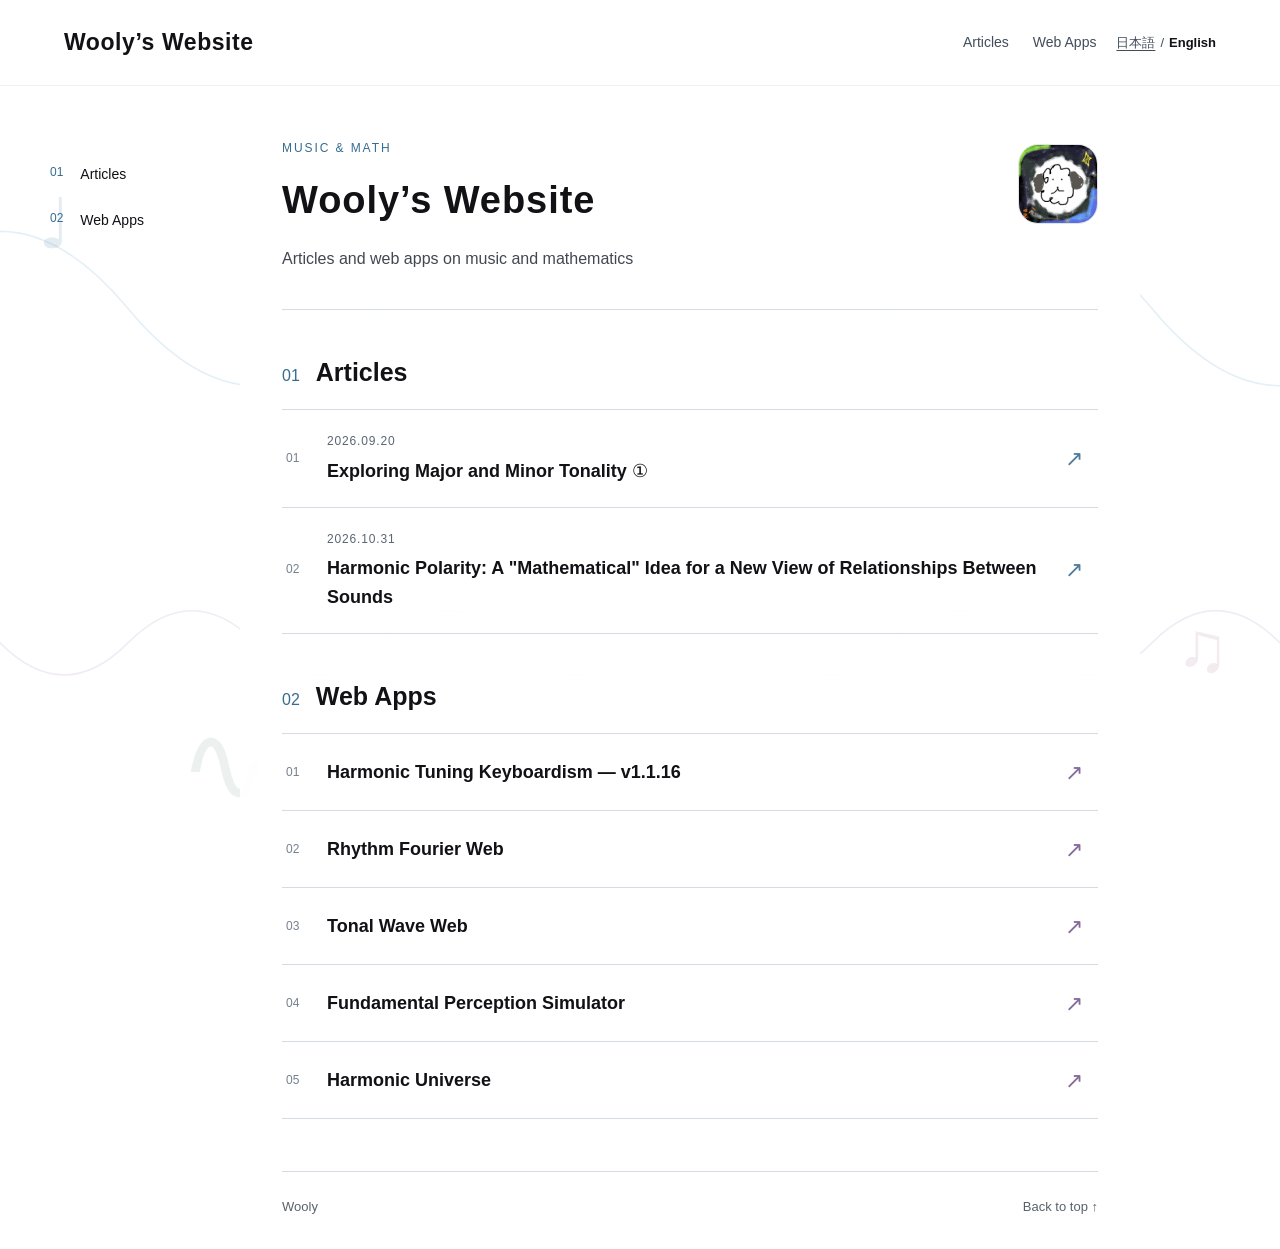
==== wooly-homepage-JA-EN-02/en.html @ af773b09 "Add files via upload" ====
<!doctype html>
<html lang="en">
<head><meta charset="utf-8"><meta name="viewport" content="width=device-width,initial-scale=1">
<title>Wooly’s Website</title><meta name="description" content="Articles and web apps by Wooly exploring music and mathematics.">
<link rel="icon" type="image/png" href="assets/wooly.png"><link rel="stylesheet" href="assets/home.css"><link rel="alternate" hreflang="ja" href="index.html"><link rel="alternate" hreflang="en" href="en.html"></head>
<body>
<div class="music-background" aria-hidden="true"><span class="symbol first">♩</span><span class="symbol second">♫</span><span class="symbol third">∿</span><svg viewBox="0 0 1000 700" preserveAspectRatio="none"><path class="wave blue" d="M-100 240 Q0 120 100 240 T300 240 T500 240 T700 240 T900 240 T1100 240"/><path class="wave violet" d="M-100 500 Q-50 450 0 500 T100 500 T200 500 T300 500 T400 500 T500 500 T600 500 T700 500 T800 500 T900 500 T1000 500 T1100 500"/></svg></div>
<header class="site-header"><a class="brand" href="#top">Wooly’s Website</a><nav aria-label="Page navigation"><a href="#articles">Articles</a><a href="#apps">Web Apps</a></nav><nav class="language-links" aria-label="Language"><a href="index.html" lang="ja" hreflang="ja">日本語</a><span aria-hidden="true"> / </span><span aria-current="page">English</span></nav></header>
<div class="layout"><aside class="toc"><nav aria-label="Contents"><a href="#articles"><span>01</span>Articles</a><a href="#apps"><span>02</span>Web Apps</a></nav></aside>
<main id="top"><div class="hero"><img class="portrait" src="assets/wooly.png" width="80" height="80" alt="Wooly’s sheep illustration"><p class="eyebrow">MUSIC &amp; MATH</p><h1>Wooly’s Website</h1><p class="intro">Articles and web apps on music and mathematics</p></div>
<section id="articles" class="chapter" aria-labelledby="articles-title"><header class="chapter-heading"><span>01</span><h2 id="articles-title">Articles</h2></header><ul class="link-list article-list"><li><a class="entry" href="https://uriop-dogg.github.io/m2_music_math/M2-v10.2-JA-EN/en.html"><span class="entry-number" aria-hidden="true">01</span><span class="entry-content"><time datetime="2026-09-20">2026.09.20</time><span class="entry-title">Exploring Major and Minor Tonality ①</span></span><span class="entry-arrow" aria-hidden="true">↗</span></a></li>
<li><a class="entry" href="https://uriop-dogg.github.io/m2_music_math/harmonic-polarity-JA-EN-29/en.html"><span class="entry-number" aria-hidden="true">02</span><span class="entry-content"><time datetime="2026-10-31">2026.10.31</time><span class="entry-title">Harmonic Polarity: A &quot;Mathematical&quot; Idea for a New View of Relationships Between Sounds</span></span><span class="entry-arrow" aria-hidden="true">↗</span></a></li></ul></section>
<section id="apps" class="chapter" aria-labelledby="apps-title"><header class="chapter-heading"><span>02</span><h2 id="apps-title">Web Apps</h2></header><ul class="link-list app-list"><li><a class="entry" href="https://uriop-dogg.github.io/m2_apps/harmonics-keyboard-v1.1.16.html"><span class="entry-number" aria-hidden="true">01</span><span class="entry-content"><span class="entry-title">Harmonic Tuning Keyboardism — v1.1.16</span></span><span class="entry-arrow" aria-hidden="true">↗</span></a></li>
<li><a class="entry" href="https://uriop-dogg.github.io/m2_apps/RhythmFourierWeb/"><span class="entry-number" aria-hidden="true">02</span><span class="entry-content"><span class="entry-title">Rhythm Fourier Web</span></span><span class="entry-arrow" aria-hidden="true">↗</span></a></li>
<li><a class="entry" href="https://uriop-dogg.github.io/m2_apps/TonalWaveWeb/index.html"><span class="entry-number" aria-hidden="true">03</span><span class="entry-content"><span class="entry-title">Tonal Wave Web</span></span><span class="entry-arrow" aria-hidden="true">↗</span></a></li>
<li><a class="entry" href="https://uriop-dogg.github.io/m2_apps/FundamentalPerceptionWeb/index.html"><span class="entry-number" aria-hidden="true">04</span><span class="entry-content"><span class="entry-title">Fundamental Perception Simulator</span></span><span class="entry-arrow" aria-hidden="true">↗</span></a></li>
<li><a class="entry" href="https://uriop-dogg.github.io/m2_apps/Harmonic_Universe_Web_v0.11.0/harmony-extractor/index.html"><span class="entry-number" aria-hidden="true">05</span><span class="entry-content"><span class="entry-title">Harmonic Universe</span></span><span class="entry-arrow" aria-hidden="true">↗</span></a></li></ul></section>
<footer><span>Wooly</span><a href="#top">Back to top ↑</a></footer></main></div>
</body></html>
---- wooly-homepage-JA-EN-02/assets/home.css ----
:root{color-scheme:light;--ink:#111116;--muted:#555f6b;--accent:#366c91;--line:#d5dbe2}
*{box-sizing:border-box}
html{scroll-behavior:smooth;scroll-padding-top:28px}
body{margin:0;background:#fff;color:var(--ink);font-family:-apple-system,BlinkMacSystemFont,"Segoe UI","Yu Gothic",Meiryo,sans-serif;font-size:17px;line-height:1.8}
a{color:inherit;text-decoration:none}
a:focus-visible{outline:2px solid #366c91;outline-offset:5px;border-radius:3px}
.music-background{position:fixed;inset:0;overflow:hidden;pointer-events:none;z-index:-1}
.music-background svg{width:100%;height:100%;opacity:.13}
.wave{fill:none;stroke-width:1.3}.blue{stroke:#3584ba}.violet{stroke:#9567b1}
.symbol{position:absolute;opacity:.13;font-family:Georgia,serif;font-size:70px;animation:float 14s ease-in-out infinite}
.first{top:18%;left:3%;color:#366c91}.second{top:65%;right:4%;color:#9f688c;animation-delay:-5s}.third{bottom:4%;left:14%;color:#6d9180;font-size:110px;animation-delay:-8s}
.site-header{padding:22px 5%;display:flex;align-items:center;justify-content:space-between;gap:20px;border-bottom:1px solid #eef0f3;background:#ffffffed}
.brand{font-size:23px;font-weight:700;letter-spacing:.025em}.site-header nav{display:flex;gap:24px;font-size:14px;color:#424d5b}.site-header nav a:hover{text-decoration:underline;text-underline-offset:5px}
.layout{display:grid;grid-template-columns:155px minmax(0,900px);gap:35px;width:calc(100% - 48px);max-width:1180px;margin:auto}
.toc{padding-top:66px}.toc nav{position:sticky;top:30px}.toc a{display:flex;gap:17px;padding:10px 0;font-size:14px}.toc a span{font-size:12px;color:var(--accent)}.toc a:hover{color:var(--accent)}
main{min-width:0;background:#ffffffed;padding:0 42px}
.hero{position:relative;padding:52px 104px 35px 0;border-bottom:1px solid var(--line)}
.portrait{position:absolute;top:58px;right:0;width:80px;height:80px;object-fit:contain;border-radius:20px;border:1px solid #e0e3e8}
.eyebrow{margin:0 0 12px;font-size:12px;letter-spacing:.16em;color:var(--accent)}
h1{font-size:clamp(26px,3vw,38px);line-height:1.5;letter-spacing:.025em;margin:0 0 16px;overflow-wrap:anywhere}.intro{margin:0;color:#424851;font-size:16px}
.chapter{padding-top:44px}.chapter-heading{display:flex;gap:16px;align-items:baseline;margin:0 0 18px}.chapter-heading>span{color:var(--accent);font-size:16px}h2{font-size:25px;line-height:1.5;margin:0;font-weight:650}
.link-list{list-style:none;padding:0;margin:0;border-top:1px solid var(--line)}
.link-list li{margin:0;border-bottom:1px solid var(--line)}
.entry{display:flex;align-items:center;gap:17px;padding:21px 12px 21px 4px;min-height:80px;transition:background .18s,color .18s}
.entry-number{flex:0 0 24px;color:#73808e;font-size:12px;font-variant-numeric:tabular-nums}
.entry-content{display:block;min-width:0;flex:1}.entry-title{display:block;font-size:18px;line-height:1.7;font-weight:550;overflow-wrap:anywhere}
time{display:block;margin-bottom:4px;color:#596573;font-size:12px;font-variant-numeric:tabular-nums;letter-spacing:.07em}
.entry-arrow{color:#507b9b;font-size:22px;flex:0 0 25px;text-align:center;transition:transform .18s}
.entry:hover{background:#f3f7fa;color:#245d84}.entry:hover .entry-arrow{transform:translate(2px,-2px)}
.app-list .entry{min-height:76px;padding-top:18px;padding-bottom:18px}.app-list .entry-arrow{color:#856a9a}.app-list .entry:hover{background:#f7f5fa;color:#65507c}
footer{margin:52px 0 0;padding:23px 0 30px;border-top:1px solid var(--line);display:flex;justify-content:space-between;font-size:13px;color:#59616a}footer a:hover{color:var(--accent)}
@keyframes float{0%,100%{transform:translateY(0) rotate(-6deg)}50%{transform:translateY(-14px) rotate(4deg)}}
@media(max-width:850px){.layout{grid-template-columns:110px minmax(0,1fr);gap:20px}main{padding:0 24px}.hero{padding-right:82px}.portrait{width:64px;height:64px;border-radius:16px}.brand{font-size:21px}}
@media(max-width:640px){.site-header{padding:18px 22px;flex-wrap:wrap;gap:8px}.brand{font-size:20px}.site-header nav{font-size:13px;gap:20px}.layout{display:block;width:auto;padding:0 18px}.toc{display:none}main{padding:0 10px}.hero{padding-top:34px;padding-right:0}.portrait{position:static;float:right;width:58px;height:58px;margin:0 0 12px 12px}.eyebrow{padding-top:4px;font-size:11px}h1{font-size:27px;clear:both;padding-top:3px}.intro{font-size:15px}.chapter{padding-top:34px}h2{font-size:23px}.entry{gap:10px;padding-right:3px}.entry-title{font-size:16px}.entry-number{flex-basis:20px}.entry-arrow{flex-basis:18px;font-size:20px}footer{margin-top:38px}}
@media(prefers-reduced-motion:reduce){html{scroll-behavior:auto}.symbol{animation:none}.entry,.entry-arrow{transition:none}}
@media print{.site-header,.toc,.music-background{display:none}.layout{display:block;width:100%}main{padding:0}.hero{padding-top:0}.portrait{top:0}.entry{break-inside:avoid}}

.site-header{flex-wrap:wrap}.site-header>nav:first-of-type{margin-left:auto}.site-header .language-links{gap:5px;white-space:nowrap;font-size:13px}.language-links [aria-current="page"]{font-weight:700;color:#111116}.language-links a{text-decoration:underline;text-underline-offset:3px}html[lang="en"] .entry-title{line-height:1.6}
@media(max-width:640px){.site-header>nav:first-of-type{margin-left:0}.site-header .language-links{margin-left:auto}.brand{flex-basis:100%}}
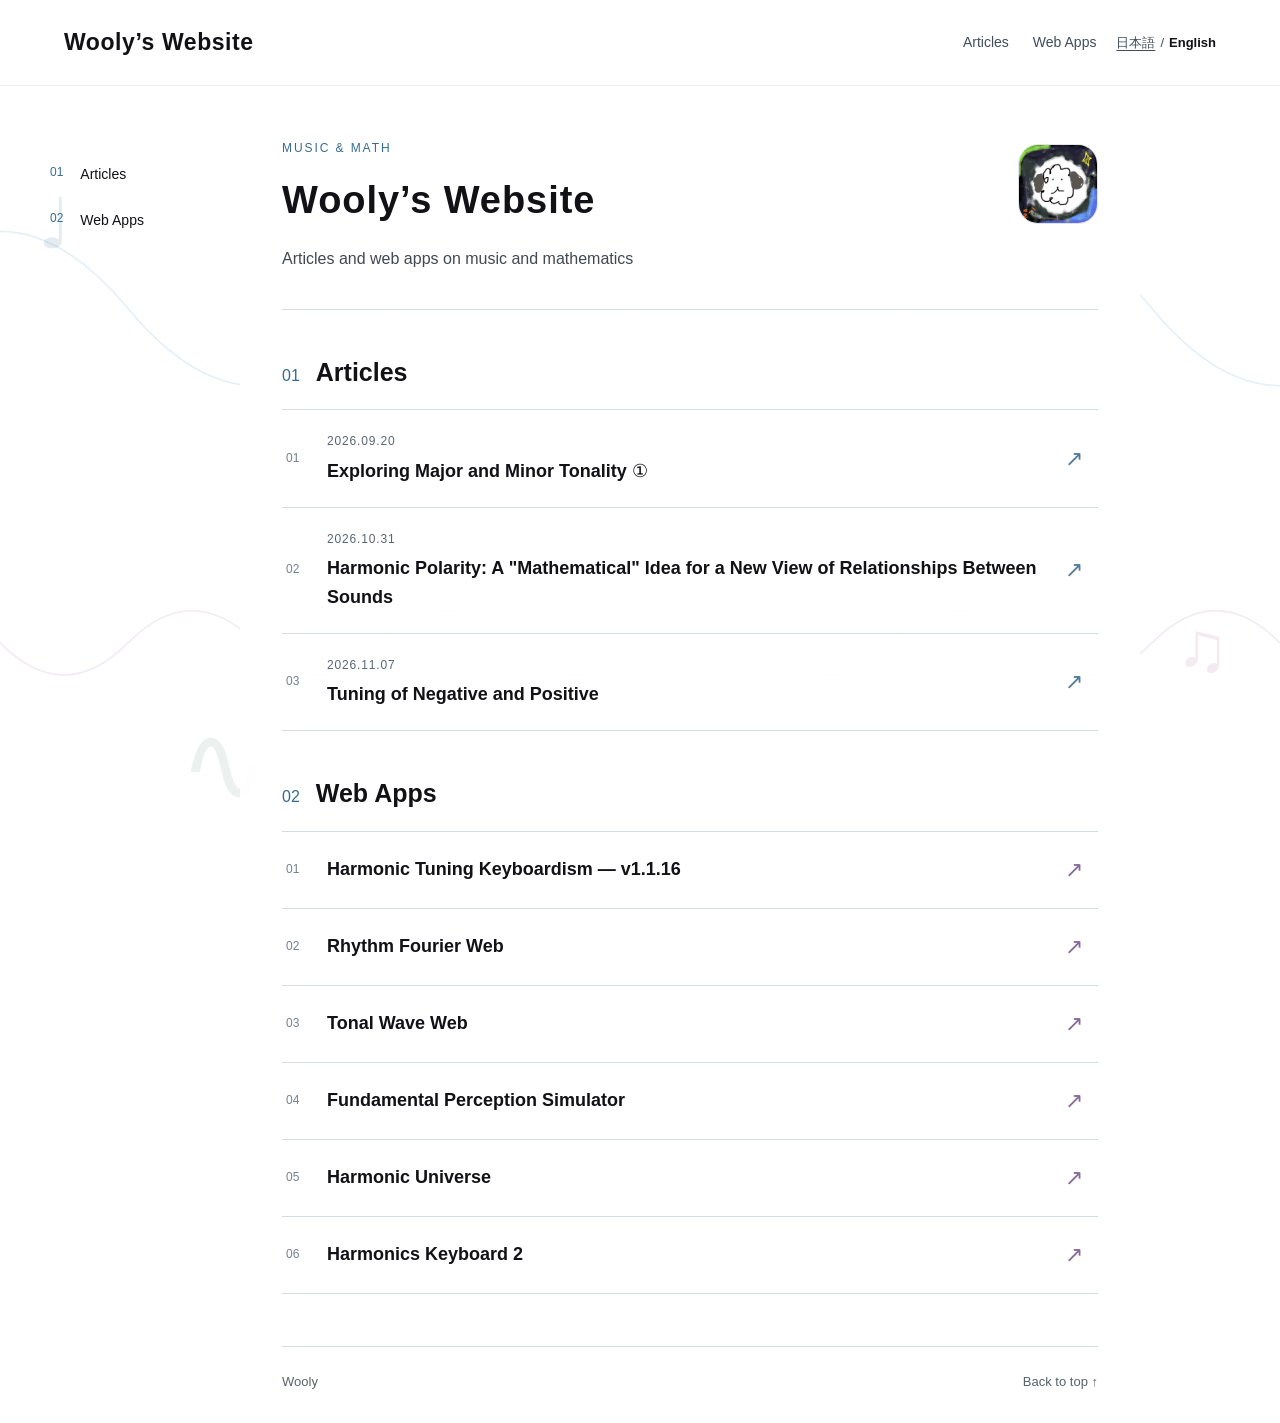
==== commit 55e9de1e: "Add files via upload" ====
--- a/wooly-homepage-JA-EN-02/en.html
+++ b/wooly-homepage-JA-EN-02/en.html
@@ -9,11 +9,13 @@
 <div class="layout"><aside class="toc"><nav aria-label="Contents"><a href="#articles"><span>01</span>Articles</a><a href="#apps"><span>02</span>Web Apps</a></nav></aside>
 <main id="top"><div class="hero"><img class="portrait" src="assets/wooly.png" width="80" height="80" alt="Wooly’s sheep illustration"><p class="eyebrow">MUSIC &amp; MATH</p><h1>Wooly’s Website</h1><p class="intro">Articles and web apps on music and mathematics</p></div>
 <section id="articles" class="chapter" aria-labelledby="articles-title"><header class="chapter-heading"><span>01</span><h2 id="articles-title">Articles</h2></header><ul class="link-list article-list"><li><a class="entry" href="https://uriop-dogg.github.io/m2_music_math/M2-v10.2-JA-EN/en.html"><span class="entry-number" aria-hidden="true">01</span><span class="entry-content"><time datetime="2026-09-20">2026.09.20</time><span class="entry-title">Exploring Major and Minor Tonality ①</span></span><span class="entry-arrow" aria-hidden="true">↗</span></a></li>
-<li><a class="entry" href="https://uriop-dogg.github.io/m2_music_math/harmonic-polarity-JA-EN-29/en.html"><span class="entry-number" aria-hidden="true">02</span><span class="entry-content"><time datetime="2026-10-31">2026.10.31</time><span class="entry-title">Harmonic Polarity: A &quot;Mathematical&quot; Idea for a New View of Relationships Between Sounds</span></span><span class="entry-arrow" aria-hidden="true">↗</span></a></li></ul></section>
+<li><a class="entry" href="https://uriop-dogg.github.io/m2_music_math/harmonic-polarity-JA-EN-29/en.html"><span class="entry-number" aria-hidden="true">02</span><span class="entry-content"><time datetime="2026-10-31">2026.10.31</time><span class="entry-title">Harmonic Polarity: A &quot;Mathematical&quot; Idea for a New View of Relationships Between Sounds</span></span><span class="entry-arrow" aria-hidden="true">↗</span></a></li>
+<li><a class="entry" href="https://uriop-dogg.github.io/m2_music_math/yin-yang-tuning-JA-EN-72/yin-yang-tuning/en.html"><span class="entry-number" aria-hidden="true">03</span><span class="entry-content"><time datetime="2026-11-07">2026.11.07</time><span class="entry-title">Tuning of Negative and Positive</span></span><span class="entry-arrow" aria-hidden="true">↗</span></a></li></ul></section>
 <section id="apps" class="chapter" aria-labelledby="apps-title"><header class="chapter-heading"><span>02</span><h2 id="apps-title">Web Apps</h2></header><ul class="link-list app-list"><li><a class="entry" href="https://uriop-dogg.github.io/m2_apps/harmonics-keyboard-v1.1.16.html"><span class="entry-number" aria-hidden="true">01</span><span class="entry-content"><span class="entry-title">Harmonic Tuning Keyboardism — v1.1.16</span></span><span class="entry-arrow" aria-hidden="true">↗</span></a></li>
 <li><a class="entry" href="https://uriop-dogg.github.io/m2_apps/RhythmFourierWeb/"><span class="entry-number" aria-hidden="true">02</span><span class="entry-content"><span class="entry-title">Rhythm Fourier Web</span></span><span class="entry-arrow" aria-hidden="true">↗</span></a></li>
 <li><a class="entry" href="https://uriop-dogg.github.io/m2_apps/TonalWaveWeb/index.html"><span class="entry-number" aria-hidden="true">03</span><span class="entry-content"><span class="entry-title">Tonal Wave Web</span></span><span class="entry-arrow" aria-hidden="true">↗</span></a></li>
 <li><a class="entry" href="https://uriop-dogg.github.io/m2_apps/FundamentalPerceptionWeb/index.html"><span class="entry-number" aria-hidden="true">04</span><span class="entry-content"><span class="entry-title">Fundamental Perception Simulator</span></span><span class="entry-arrow" aria-hidden="true">↗</span></a></li>
-<li><a class="entry" href="https://uriop-dogg.github.io/m2_apps/Harmonic_Universe_Web_v0.11.0/harmony-extractor/index.html"><span class="entry-number" aria-hidden="true">05</span><span class="entry-content"><span class="entry-title">Harmonic Universe</span></span><span class="entry-arrow" aria-hidden="true">↗</span></a></li></ul></section>
+<li><a class="entry" href="https://uriop-dogg.github.io/m2_apps/Harmonic_Universe_Web_v0.11.0/harmony-extractor/index.html"><span class="entry-number" aria-hidden="true">05</span><span class="entry-content"><span class="entry-title">Harmonic Universe</span></span><span class="entry-arrow" aria-hidden="true">↗</span></a></li>
+<li><a class="entry" href="https://uriop-dogg.github.io/m2_apps/Harmonics_Keyboard_2_latest.html"><span class="entry-number" aria-hidden="true">06</span><span class="entry-content"><span class="entry-title">Harmonics Keyboard 2</span></span><span class="entry-arrow" aria-hidden="true">↗</span></a></li></ul></section>
 <footer><span>Wooly</span><a href="#top">Back to top ↑</a></footer></main></div>
 </body></html>
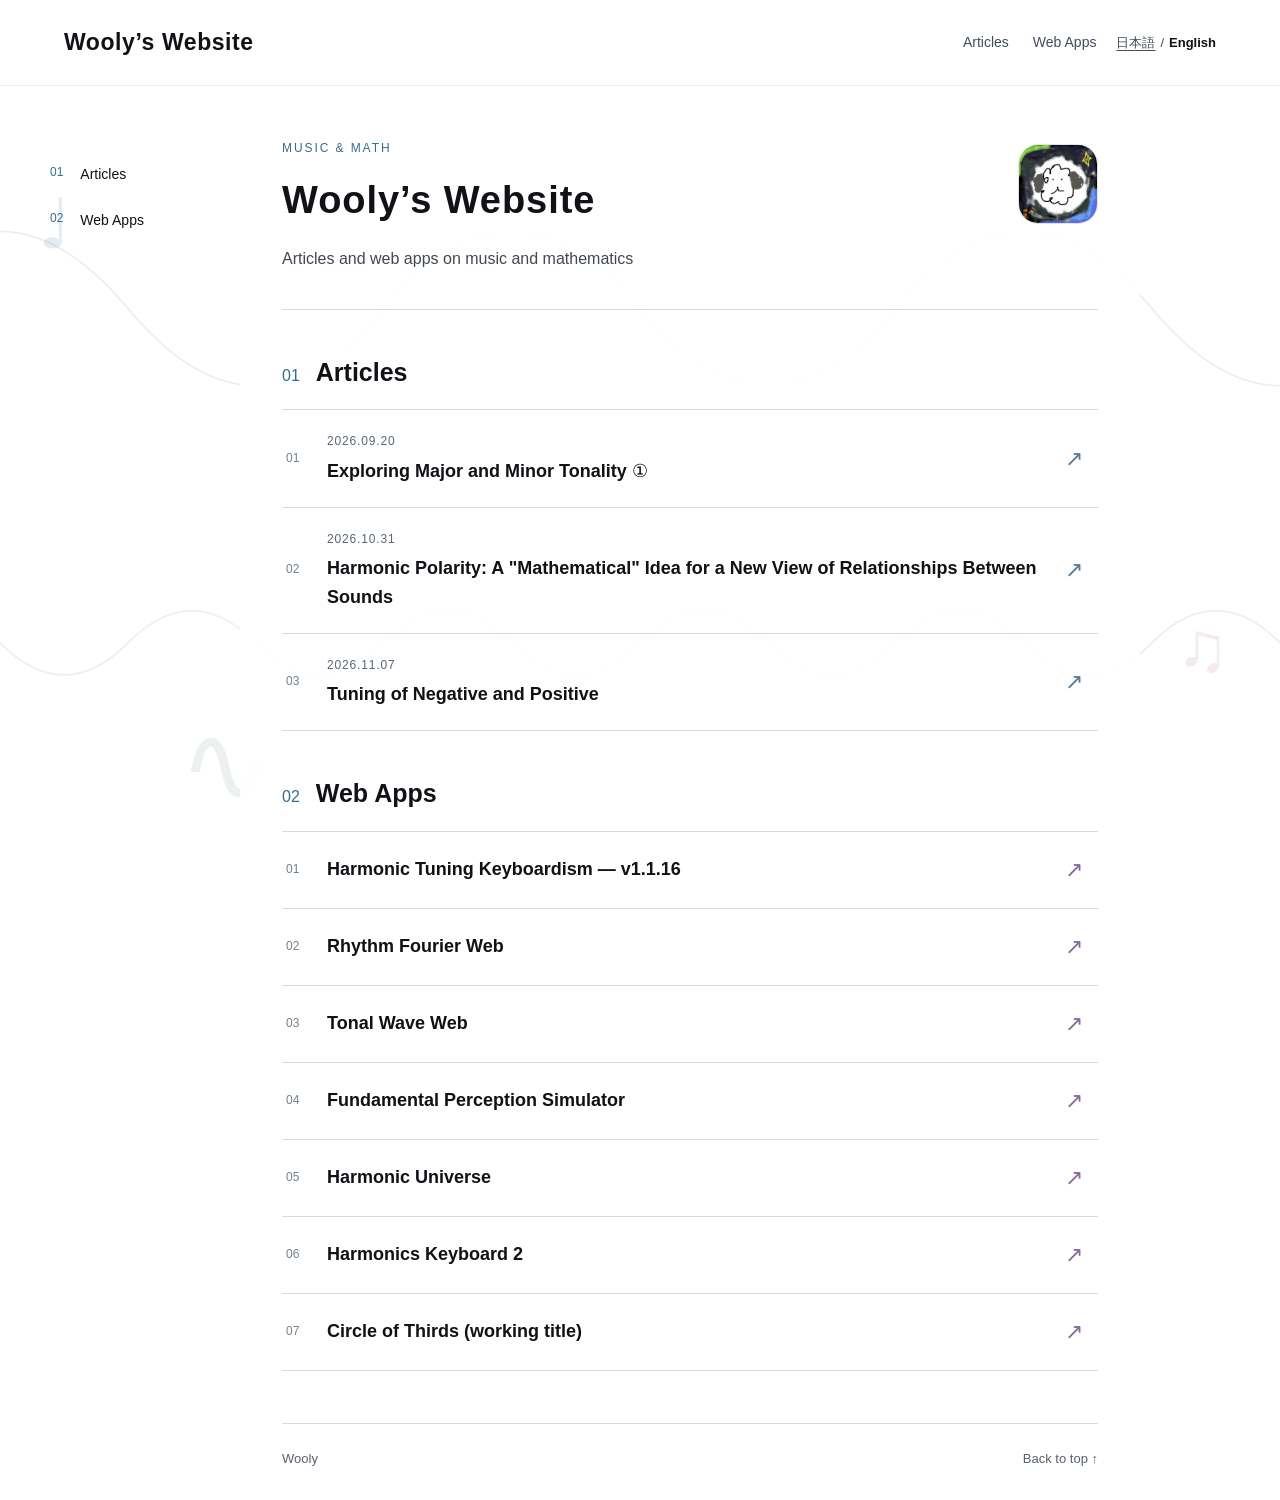
==== commit 05e99519: "Add files via upload" ====
--- a/wooly-homepage-JA-EN-02/en.html
+++ b/wooly-homepage-JA-EN-02/en.html
@@ -16,6 +16,7 @@
 <li><a class="entry" href="https://uriop-dogg.github.io/m2_apps/TonalWaveWeb/index.html"><span class="entry-number" aria-hidden="true">03</span><span class="entry-content"><span class="entry-title">Tonal Wave Web</span></span><span class="entry-arrow" aria-hidden="true">↗</span></a></li>
 <li><a class="entry" href="https://uriop-dogg.github.io/m2_apps/FundamentalPerceptionWeb/index.html"><span class="entry-number" aria-hidden="true">04</span><span class="entry-content"><span class="entry-title">Fundamental Perception Simulator</span></span><span class="entry-arrow" aria-hidden="true">↗</span></a></li>
 <li><a class="entry" href="https://uriop-dogg.github.io/m2_apps/Harmonic_Universe_Web_v0.11.0/harmony-extractor/index.html"><span class="entry-number" aria-hidden="true">05</span><span class="entry-content"><span class="entry-title">Harmonic Universe</span></span><span class="entry-arrow" aria-hidden="true">↗</span></a></li>
-<li><a class="entry" href="https://uriop-dogg.github.io/m2_apps/Harmonics_Keyboard_2_latest.html"><span class="entry-number" aria-hidden="true">06</span><span class="entry-content"><span class="entry-title">Harmonics Keyboard 2</span></span><span class="entry-arrow" aria-hidden="true">↗</span></a></li></ul></section>
+<li><a class="entry" href="https://uriop-dogg.github.io/m2_apps/Harmonics_Keyboard_2_latest.html"><span class="entry-number" aria-hidden="true">06</span><span class="entry-content"><span class="entry-title">Harmonics Keyboard 2</span></span><span class="entry-arrow" aria-hidden="true">↗</span></a></li>
+<li><a class="entry" href="https://uriop-dogg.github.io/m2_apps/triad-chain.html"><span class="entry-number" aria-hidden="true">07</span><span class="entry-content"><span class="entry-title">Circle of Thirds (working title)</span></span><span class="entry-arrow" aria-hidden="true">↗</span></a></li></ul></section>
 <footer><span>Wooly</span><a href="#top">Back to top ↑</a></footer></main></div>
 </body></html>
